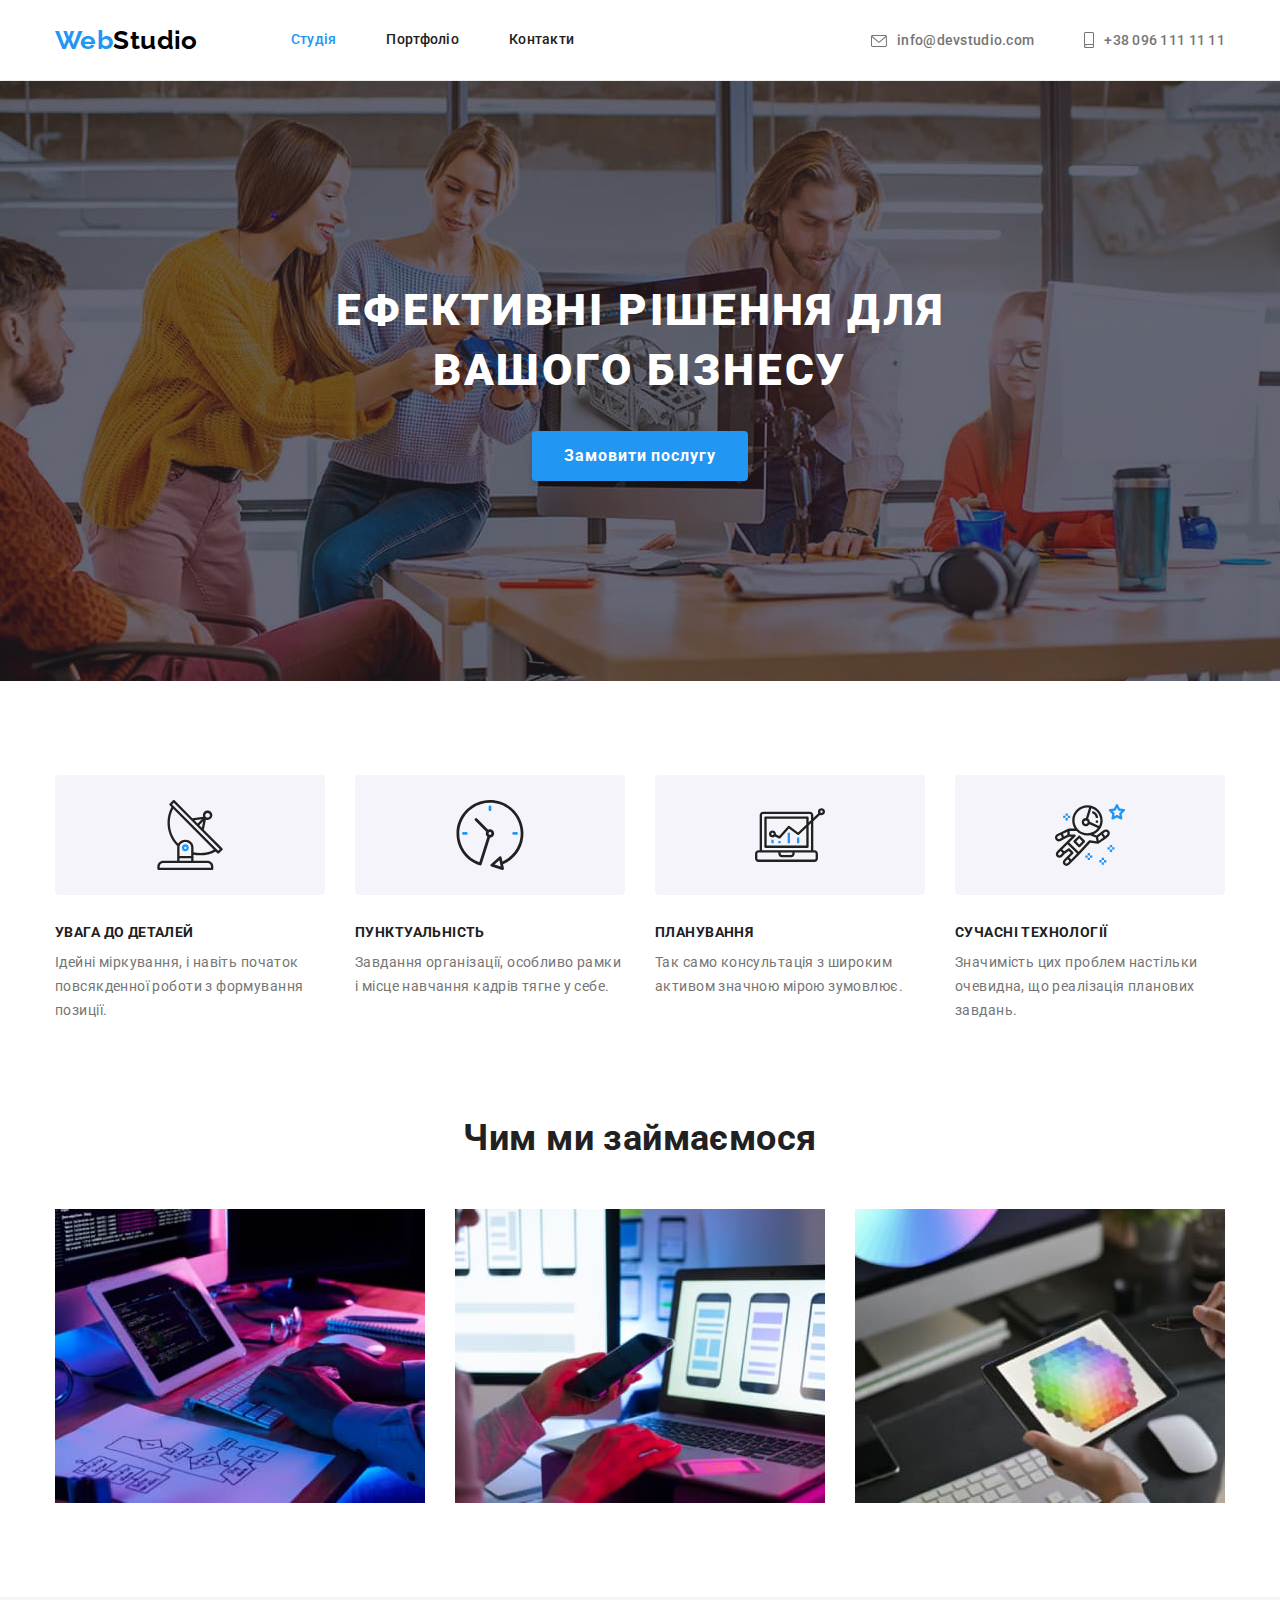
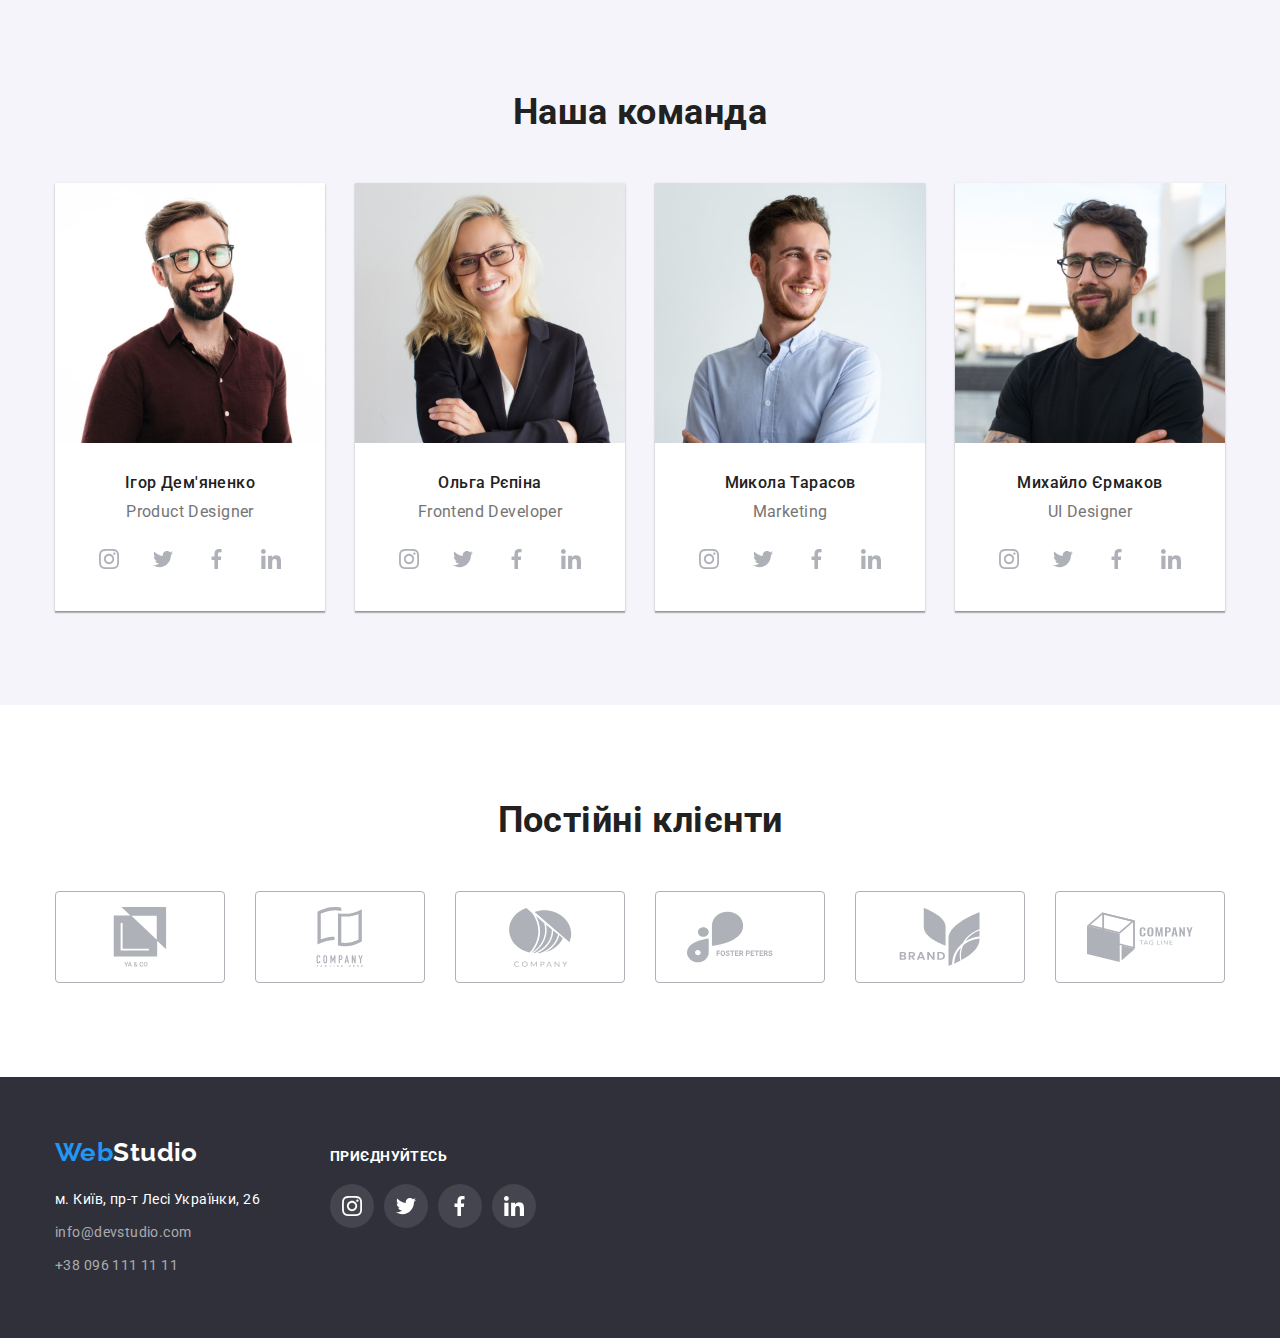
==== index.html @ 3e680c1b "добавляет файлы с прошлой дз" ====
<!DOCTYPE html>
<html lang="uk">
  <head>
    <meta charset="UTF-8" />
    <meta http-equiv="X-UA-Compatible" content="IE=edge" />
    <meta name="viewport" content="width=device-width, initial-scale=1.0" />
    <title>Document</title>
    <link
      href="https://fonts.googleapis.com/css2?family=Raleway:wght@700&family=Roboto:wght@400;500;700;900&display=swap"
      rel="stylesheet"
    />
    <link
      rel="stylesheet"
      href="https://cdnjs.cloudflare.com/ajax/libs/modern-normalize/1.1.0/modern-normalize.min.css"
    />
    <link rel="stylesheet" href="./css/styles.css" />
  </head>
  <body>
    <!-- Хедер -->
    <header class="header">
      <div class="container flex-container">
        <nav class="navigation">
          <a href="./index.html" class="logo"><span class="accent">Web</span>Studio</a>
          <ul class="navigation-list list">
            <li class="navigation-link"><a href="./index.html" class="link current">Студія</a></li>
            <li class="navigation-link"><a href="./portfolio.html" class="link">Портфоліо</a></li>
            <li class="navigation-link"><a href="" class="link">Контакти</a></li>
          </ul>
        </nav>
        <ul class="contacts-list list">
          <li class="contacts-item">
            <a href="mailto:info@devstudio.com" class="link">
              <svg class="icon-mail" width="16" height="12">
                <use href="./images/icons.svg#icon-envelope"></use></svg>info@devstudio.com</a
            >
          </li>
          <li class="contacts-item">
            <a href="tel:+380961111111" class="link"
              ><svg class="icon-phone" width="10" height="16">
                <use href="./images/icons.svg#icon-smartphone"></use></svg>+38 096 111 11 11</a
            >
          </li>
        </ul>
      </div>
    </header>
    <!-- Основний контент сторінки -->
    <main>
      <!-- Секція hero -->
      <section class="hero section">
        <div class="container">
          <h1 class="hero-title">Ефективні рішення для вашого бізнесу</h1>
          <button type="button" class="button">Замовити послугу</button>
        </div>
      </section>
      <!-- Секція наші переваги -->
      <section class="features section">
        <div class="container">
          <h2 class="features-title title visually-hidden">Наші переваги</h2>
          <ul class="features-list list">
            <li class="features-item">
              <div class="thumb">
                <svg width="70" height="70"><use href="./images/icons.svg#icon-antenna"></use></svg>
              </div>
              <h3 class="features-subtitle">Увага до деталей</h3>
              <p class="features-text">
                Ідейні міркування, і навіть початок повсякденної роботи з формування позиції.
              </p>
            </li>
            <li class="features-item">
              <div class="thumb">
                <svg width="70" height="70"><use href="./images/icons.svg#icon-clock"></use></svg>
              </div>
              <h3 class="features-subtitle">Пунктуальність</h3>
              <p class="features-text">
                Завдання організації, особливо рамки і місце навчання кадрів тягне у себе.
              </p>
            </li>
            <li class="features-item">
              <div class="thumb">
                <svg width="70" height="70"><use href="./images/icons.svg#icon-diagram"></use></svg>
              </div>
              <h3 class="features-subtitle">Планування</h3>
              <p class="features-text">
                Так само консультація з широким активом значною мірою зумовлює.
              </p>
            </li>
            <li class="features-item">
              <div class="thumb">
                <svg width="70" height="70">
                  <use href="./images/icons.svg#icon-astronaut"></use>
                </svg>
              </div>
              <h3 class="features-subtitle">Сучасні технологіï</h3>
              <p class="features-text">
                Значимість цих проблем настільки очевидна, що реалізація планових завдань.
              </p>
            </li>
          </ul>
        </div>
      </section>
      <!-- Секція чим ми займаємось -->
      <section class="services section">
        <div class="container">
          <h2 class="services-title title">Чим ми займаємося</h2>
          <ul class="services-list list">
            <li class="services-item">
              <img
                src="./images/services-image-1.jpg"
                alt="людина працює з планшетом з клавіатурою"
                width="370"
                class="image"
              />
            </li>
            <li class="services-item">
              <img
                src="./images/services-image-2.jpg"
                alt="людина працює з ноутбуком та з телефоном"
                width="370"
                class="image"
              />
            </li>
            <li class="services-item">
              <img
                src="./images/services-image-3.jpg"
                alt="людина тримає планшет з палітрою"
                width="370"
                class="image"
              />
            </li>
          </ul>
        </div>
      </section>
      <!-- Секція наша команда -->
      <section class="team section">
        <div class="container">
          <h2 class="team-title title">Наша команда</h2>
          <ul class="team-list list">
            <li class="team-card">
              <img
                src="./images/team-image-1.jpg"
                alt="чоловік в окулярах і у червоні сорочці"
                width="270"
                class="image"
              />
              <div class="card-footer">
                <h3 class="team-subtitle">Ігор Дем'яненко</h3>
                <p lang="en" class="position">Product Designer</p>
                <ul class="social-list list">
                  <li class="social-media">
                    <a class="link" href="" aria-label="Інстаграм">
                      <span class="visually-hidden">Instagram</span>
                      <svg class="icon-instagram icon" width="20" height="20">
                        <use href="./images/icons.svg#icon-instagram"></use>
                      </svg>
                    </a>
                  </li>
                  <li class="social-media">
                    <a class="link" href="" aria-label="Твітер">
                      <span class="visually-hidden">Twitter</span>
                      <svg class="icon-twitter icon" width="20" height="20">
                        <use href="./images/icons.svg#icon-twitter"></use>
                      </svg>
                    </a>
                  </li>
                  <li class="social-media">
                    <a class="link" href="" aria-label="Фейсбук">
                      <span class="visually-hidden">Facebook</span>
                      <svg class="icon-facebook icon" width="20" height="20">
                        <use href="./images/icons.svg#icon-facebook"></use>
                      </svg>
                    </a>
                  </li>
                  <li class="social-media">
                    <a class="link" href="" aria-label="Лінкед-ін">
                      <span class="visually-hidden">LinkedIn</span>
                      <svg class="icon-linkedin icon" width="20" height="20">
                        <use href="./images/icons.svg#icon-linkedin"></use>
                      </svg>
                    </a>
                  </li>
                </ul>
              </div>
            </li>
            <li class="team-card">
              <img
                src="./images/team-image-2.jpg"
                alt="жінка в окулярах і у чорному піджаку"
                width="270"
                class="image"
              />
              <div class="card-footer">
                <h3 class="team-subtitle">Ольга Рєпіна</h3>
                <p lang="en" class="position">Frontend Developer</p>
                <ul class="social-list list">
                  <li class="social-media">
                    <a class="link" href="" aria-label="Інстаграм">
                      <span class="visually-hidden">Instagram</span>
                      <svg class="icon-instagram icon" width="20" height="20">
                        <use href="./images/icons.svg#icon-instagram"></use>
                      </svg>
                    </a>
                  </li>
                  <li class="social-media">
                    <a class="link" href="" aria-label="Твітер">
                      <span class="visually-hidden">Twitter</span>
                      <svg class="icon-twitter icon" width="20" height="20">
                        <use href="./images/icons.svg#icon-twitter"></use>
                      </svg>
                    </a>
                  </li>
                  <li class="social-media">
                    <a class="link" href="" aria-label="Фейсбук">
                      <span class="visually-hidden">Facebook</span>
                      <svg class="icon-facebook icon" width="20" height="20">
                        <use href="./images/icons.svg#icon-facebook"></use>
                      </svg>
                    </a>
                  </li>
                  <li class="social-media">
                    <a class="link" href="" aria-label="Лінкед-ін">
                      <span class="visually-hidden">LinkedIn</span>
                      <svg class="icon-linkedin icon" width="20" height="20">
                        <use href="./images/icons.svg#icon-linkedin"></use>
                      </svg>
                    </a>
                  </li>
                </ul>
              </div>
            </li>
            <li class="team-card">
              <img
                src="./images/team-image-3.jpg"
                alt="чоловік у голубій сорочці"
                width="270"
                class="image"
              />
              <div class="card-footer">
                <h3 class="team-subtitle">Микола Тарасов</h3>
                <p lang="en" class="position">Marketing</p>
                <ul class="social-list list">
                  <li class="social-media">
                    <a class="link" href="" aria-label="Інстаграм">
                      <span class="visually-hidden">Instagram</span>
                      <svg class="icon-instagram icon" width="20" height="20">
                        <use href="./images/icons.svg#icon-instagram"></use>
                      </svg>
                    </a>
                  </li>
                  <li class="social-media">
                    <a class="link" href="" aria-label="Твітер">
                      <span class="visually-hidden">Twitter</span>
                      <svg class="icon-twitter icon" width="20" height="20">
                        <use href="./images/icons.svg#icon-twitter"></use>
                      </svg>
                    </a>
                  </li>
                  <li class="social-media">
                    <a class="link" href="" aria-label="Фейсбук">
                      <span class="visually-hidden">Facebook</span>
                      <svg class="icon-facebook icon" width="20" height="20">
                        <use href="./images/icons.svg#icon-facebook"></use>
                      </svg>
                    </a>
                  </li>
                  <li class="social-media">
                    <a class="link" href="" aria-label="Лінкед-ін">
                      <span class="visually-hidden">LinkedIn</span>
                      <svg class="icon-linkedin icon" width="20" height="20">
                        <use href="./images/icons.svg#icon-linkedin"></use>
                      </svg>
                    </a>
                  </li>
                </ul>
              </div>
            </li>
            <li class="team-card">
              <img
                src="./images/team-image-4.jpg"
                alt="чоловік в окулярах і у чорній футболці"
                width="270"
                class="image"
              />
              <div class="card-footer">
                <h3 class="team-subtitle">Михайло Єрмаков</h3>
                <p lang="en" class="position">UI Designer</p>
                <ul class="social-list list">
                  <li class="social-media">
                    <a class="link" href="" aria-label="Інстаграм">
                      <span class="visually-hidden">Instagram</span>
                      <svg class="icon-instagram icon" width="20" height="20">
                        <use href="./images/icons.svg#icon-instagram"></use>
                      </svg>
                    </a>
                  </li>
                  <li class="social-media">
                    <a class="link" href="" aria-label="Твітер">
                      <span class="visually-hidden">Twitter</span>
                      <svg class="icon-twitter icon" width="20" height="20">
                        <use href="./images/icons.svg#icon-twitter"></use>
                      </svg>
                    </a>
                  </li>
                  <li class="social-media">
                    <a class="link" href="" aria-label="Фейсбук">
                      <span class="visually-hidden">Facebook</span>
                      <svg class="icon-facebook icon" width="20" height="20">
                        <use href="./images/icons.svg#icon-facebook"></use>
                      </svg>
                    </a>
                  </li>
                  <li class="social-media">
                    <a class="link" href="" aria-label="Лінкед-ін">
                      <span class="visually-hidden">LinkedIn</span>
                      <svg class="icon-linkedin icon" width="20" height="20">
                        <use href="./images/icons.svg#icon-linkedin"></use>
                      </svg>
                    </a>
                  </li>
                </ul>
              </div>
            </li>
          </ul>
        </div>
      </section>
      <!-- Секція постійні клієнти -->
      <section class="clients section">
        <div class="container">
          <h2 class="clients-title title">Постійні клієнти</h2>
          <ul class="companies-list list">
            <li class="companies-item">
              <a href="" class="link" aria-label="Я енд ко">
                <span class="visually-hidden">Ya & Co</span>
                <svg class="icon" width="106" height="60">
                  <use href="./images/icons.svg#icon-company-1"></use>
                </svg>
              </a>
            </li>
            <li class="companies-item">
              <a href="" class="link" aria-label="компані тєг лайн хір">
                <span class="visually-hidden">Compani tag line here</span>
                <svg class="icon" width="106" height="60">
                  <use href="./images/icons.svg#icon-company-2"></use>
                </svg>
              </a>
            </li>
            <li class="companies-item">
              <a href="" class="link" aria-label="Компані">
                <span class="visually-hidden">Company</span>
                <svg class="icon" width="106" height="60">
                  <use href="./images/icons.svg#icon-company-3"></use>
                </svg>
              </a>
            </li>
            <li class="companies-item">
              <a href="" class="link" aria-label="Фостер петерс">
                <span class="visually-hidden">Foster Peters</span>
                <svg class="icon" width="106" height="60">
                  <use href="./images/icons.svg#icon-company-4"></use>
                </svg>
              </a>
            </li>
            <li class="companies-item">
              <a href="" class="link" aria-label="Бренд">
                <span class="visually-hidden">Brand</span>
                <svg class="icon" width="106" height="60">
                  <use href="./images/icons.svg#icon-company-5"></use>
                </svg>
              </a>
            </li>
            <li class="companies-item">
              <a href="" class="link" aria-label="Компані тег лайн">
                <span class="visually-hidden">Company tag line</span>
                <svg class="icon" width="106" height="60">
                  <use href="./images/icons.svg#icon-company-6"></use>
                </svg>
              </a>
            </li>
          </ul>
        </div>
      </section>

    </main>
    <!-- футер -->
    <footer class="footer">
      <div class="container">
        <div class="logo-adress">
          <a href="./" class="logo"><span class="accent">Web</span>Studio</a>
          <address class="adress">
            <ul class="adress-list list">
              <li class="adress-item">
                <a
                  href="https://goo.gl/maps/CPtrU1FHBa2aNyZL9"
                  target="_blank"
                  rel="noopener noreferrer nofollow"
                  class="link"
                  >м. Київ, пр-т Лесі Українки, 26</a
                >
              </li>
              <li class="adress-item">
                <a href="mailto:info@devstudio.com" class="link contact">info@devstudio.com</a>
              </li>
              <li class="adress-item">
                <a href="tel:+380961111111" class="link contact">+38 096 111 11 11</a>
              </li>
            </ul>
          </address>
        </div>
        <div class="social-links">
          <h2 class="footer-title">Приєднуйтесь</h2>
          <ul class="social-list list">
            <li class="social-media">
              <a href="" class="link footer-link" aria-label="Інстаграм">
                <span class="visually-hidden">Instagram</span>
                <svg class="icon" width="20" height="20">
                  <use href="./images/icons.svg#icon-instagram"></use>
                </svg>
              </a>
            </li>
            <li class="social-media">
              <a href="" class="link footer-link" aria-label="Твітер">
                <span class="visually-hidden">Twitter</span>
                <svg class="icon" width="20" height="20">
                  <use href="./images/icons.svg#icon-twitter"></use>
                </svg>
              </a>
            </li>
            <li class="social-media">
              <a href="" class="link footer-link" aria-label="Фейсбук">
                <span class="visually-hidden">Facebook</span>
                <svg class="icon" width="20" height="20">
                  <use href="./images/icons.svg#icon-facebook"></use>
                </svg>
              </a>
            </li>
            <li class="social-media">
              <a href="" class="link footer-link" aria-label="Лінкед-ін">
                <span class="visually-hidden">LinkedIn</span>
                <svg class="icon" width="20" height="20">
                  <use href="./images/icons.svg#icon-linkedin"></use>
                </svg>
              </a>
            </li>
          </ul>
        </div>
      </div>
    </footer>
  </body>
</html>
---- css/styles.css ----
/* primary text color #757575
 secondary text color #212121
 accent color #2196F3
 logo primary color #000000
 adress contacts color rgba(255, 255, 255, 0.6);  
 page white color #FFFFFF
 hero background #2F303A
 secondary background color #F5F4FA*/

:root {
  --primary-text-color: #757575;
  --secondary-text-color: #212121;
  --accent-color: #2196f3;
  --button-hover-color: #188ce8;
  --logo-primary-color: #000000;
  --page-white-color: #ffffff;
  --hero-background-color: #2f303a;
  --secondary-background-color: #f5f4fa;
  --adress-contacts-color: rgba(255, 255, 255, 0.6);
  --header-border-color: #ececec;
  --gallery-border-color: #eeeeee;
  --icons-color: #afb1b8;
}

/* УТІЛІТИ */
/* ---------------------------- */

body {
  font-family: 'Roboto', sans-serif;
  font-size: 14px;
  letter-spacing: 0.03em;
  color: var(--primary-text-color);
}

.link {
  text-decoration: none;
}

.navigation-link .link.current {
  color: var(--accent-color);
}

.container {
  width: 1200px;
  padding: 0 15px;
  margin: 0 auto;
}

.visually-hidden {
  position: absolute;
  white-space: nowrap;
  width: 1px;
  height: 1px;
  overflow: hidden;
  border: 0;
  padding: 0;
  clip: rect(0 0 0 0);
  clip-path: inset(50%);
  margin: -1px;
}

.image {
  display: block;
}

/* ---------------------------- */

.list {
  list-style: none;
  margin: 0;
  padding: 0;
}

.title {
  font-size: 36px;
  line-height: 1.17;
  text-align: center;
  color: var(--secondary-text-color);
}

.accent {
  color: var(--accent-color);
}

.button {
  font-family: inherit;
  font-weight: 700;
  font-size: 16px;
  line-height: 1.88;
  letter-spacing: 0.06em;
  color: var(--page-white-color);

  background-color: var(--accent-color);

  cursor: pointer;

  border: none;
  border-radius: 4px;
  padding: 10px 32px;
  min-width: 73px;
}

.section {
  padding-top: 94px;
  padding-bottom: 94px;
}

/* хедер */

.header {
  border-bottom: 1px solid var(--header-border-color);
}

.flex-container {
  display: flex;
  align-items: center;
  justify-content: space-between;
}

.logo {
  font-family: 'Raleway', sans-serif;
  font-weight: 700;
  font-size: 26px;
  line-height: 1.19;
  text-decoration: none;
  color: var(--logo-primary-color);
  margin-right: 93px;
}

.navigation {
  display: flex;
  align-items: center;
}

.navigation-list {
  display: flex;
}

.navigation-list .navigation-link + .navigation-link {
  margin-left: 50px;
}

.navigation-list .link {
  display: inline-block;
  font-weight: 500;
  line-height: 1.14;
  letter-spacing: 0.02em;
  color: var(--secondary-text-color);
  padding-top: 32px;
  padding-bottom: 32px;
}

.navigation-list .link:hover,
.navigation-list .link:focus {
  color: var(--accent-color);
}

.contacts-list {
  display: flex;
}

.contacts-list .contacts-item + .contacts-item {
  margin-left: 50px;
}

.contacts-list .link {
  font-weight: 500;
  font-size: 14px;
  line-height: 1.14;
  letter-spacing: 0.02em;
  color: inherit;
  padding-top: 32px;
  padding-bottom: 32px;
}

.contacts-list .link:hover,
.contacts-list .link:focus {
  color: var(--accent-color);
}

.icon-mail {
  fill: currentColor;
  margin-right: 10px;
  vertical-align: middle;
}

.icon-phone {
  fill: currentColor;
  margin-right: 10px;
  vertical-align: bottom;
}

/* герой */

.hero.section {
  background-color: var(--hero-background-color);
  text-align: center;
  padding-top: 200px;
  padding-bottom: 200px;
  background-image: linear-gradient(rgba(47, 48, 58, 0.4), rgba(47, 48, 58, 0.4)),
    url('../images/hero-background-image.jpg');
  max-width: 1600px;
  height: 600px;
  background-position: center;
  background-repeat: no-repeat;
  margin-right: auto;
  margin-left: auto;
}

.hero .container {
  padding: 0 252px;
}

.hero-title {
  font-weight: 900;
  font-size: 44px;
  line-height: 1.36;
  letter-spacing: 0.06em;
  text-transform: uppercase;
  color: var(--page-white-color);

  margin-top: 0;
  margin-bottom: 30px;
}

.hero .button {
  font-family: inherit;
  font-weight: 700;
  font-size: 16px;
  line-height: 1.88;
  letter-spacing: 0.06em;
  color: var(--page-white-color);

  background-color: var(--accent-color);
  box-shadow: 0px 4px 4px rgba(0, 0, 0, 0.15);

  cursor: pointer;
}

.hero .button:hover,
.hero .button:focus {
  background-color: var(--button-hover-color);
}

/* Секція наші переваги */

.thumb {
  height: 120px;
  background-color: var(--secondary-background-color);
  border-radius: 4px;
  margin-bottom: 30px;
  text-align: center;
  display: flex;
  justify-content: center;
  align-items: center;
}

.features-list {
  display: flex;
}

.features-list .features-item {
  width: calc((100% - 30px * 3) / 4);
}

.features-list .features-item + .features-item {
  margin-left: 30px;
}

.features-subtitle {
  font-size: inherit;
  line-height: 1.14;
  text-transform: uppercase;
  color: var(--secondary-text-color);

  margin-top: 0;
  margin-bottom: 10px;
}

.features-text {
  line-height: 1.71;
  margin: 0;
}

/* Секція чим ми займаємось */

.services.section {
  padding-top: 0;
  padding-bottom: 94px;
}

.services-title {
  margin-top: 0;
  margin-bottom: 50px;
}

.services-list {
  display: flex;
}

.services-list .services-item + .services-item {
  margin-left: 30px;
}

.services-image {
  display: block;
}

/* Секція наша команда */

.team {
  background-color: var(--secondary-background-color);
}

.team-title {
  margin-top: 0;
  margin-bottom: 50px;
}

.team-list {
  display: flex;
}
.team-list .team-card + .team-card {
  margin-left: 30px;
}

.team-card {
  width: calc((100% - (30 * 3)) / 4);
  box-shadow: 0px 1px 3px rgba(0, 0, 0, 0.12), 0px 1px 1px rgba(0, 0, 0, 0.14),
    0px 2px 1px rgba(0, 0, 0, 0.2);
}

.team-card .card-footer {
  padding: 30px 32px;
  background-color: var(--page-white-color);
  border-radius: 0 0 4px 4px;
}

.team-subtitle {
  font-weight: 500;
  font-size: 16px;
  line-height: 1.19;
  text-align: center;
  color: var(--secondary-text-color);

  margin-top: 0;
  margin-bottom: 10px;
}

.team .position {
  font-size: 16px;
  line-height: 1.19;
  text-align: center;
  margin: 0 0 16px 0;
}

.social-media .link {
  display: inline-block;
  display: flex;
  color: inherit;
  width: 44px;
  height: 44px;
  border-radius: 50%;
  justify-content: center;
  align-items: center;
  color: var(--icons-color);
}

.team-card .social-list {
  display: flex;
  justify-content: space-between;
}


.team-card .link:hover,
.team-card .link:focus {
  background-color: var(--accent-color);
  color: var(--page-white-color);
}

.team-card .icon {
  fill: currentColor;
}

/* постійні клієнти */

.clients-title {
  margin: 0;
  margin-bottom: 50px;
}

.companies-list {
  display: flex;
  justify-content: space-between;
}

.companies-list .link {
  display: inline-block;
  border: 1px solid var(--icons-color);
  border-radius: 4px;
  color: var(--icons-color);
  width: 170px;
  height: 92px;
  display: flex;
  justify-content: center;
  align-items: center;
}

.companies-list .link:hover,
.companies-list .link:focus {
  color: var(--accent-color);
  border-color: var(--accent-color);
}

.companies-list .icon {
  fill: currentColor;
}

/* футер */

.footer {
  background-color: var(--hero-background-color);
  padding-top: 60px;
  padding-bottom: 60px;
}

.footer .container {
  display: flex;
  align-items: baseline;
}

.social-links {
  margin-left: 70px;
}

.footer .logo {
  display: inline-block;
  color: var(--page-white-color);
  margin-bottom: 20px;
  margin-right: 0;
}

.adress .link {
  font-style: normal;
}

.adress .link.contact {
  color: var(--adress-contacts-color);
  line-height: 1.71;
}

.adress .link.contact:hover,
.adress .link.contact:focus {
  color: var(--accent-color);
}

.adress .link {
  color: var(--page-white-color);
  line-height: 1.71;
}

.adress .link:hover,
.adress .link:focus {
  color: var(--accent-color);
}

.adress-list .adress-item + .adress-item {
  margin-top: 9px;
}

.footer-title {
  font-size: inherit;
  line-height: calc(16 / 14);
  text-transform: uppercase;
  color: var(--page-white-color);
  margin: 0 0 20px 0;
}

.footer .social-list {
  display: flex;
}

.footer .social-media + .social-media {
  margin-left: 10px;
}

.social-media .link.footer-link {
  display: inline-block;
  display: flex;
  color: inherit;
  width: 44px;
  height: 44px;
  border-radius: 50%;
  justify-content: center;
  align-items: center;
  color: var(--page-white-color);
  background-color: rgba(255, 255, 255, 0.1);;
}

.social-media .link.footer-link:hover,
.social-media .link.footer-link:focus {
  background-color: var(--accent-color);
}

.footer .icon {
  fill: currentColor;
}

/* сторінка портфоліо */

/* Основний контент сторінки портфоліо */

.button-list {
  display: flex;
  justify-content: center;
  margin-bottom: 50px;
}

.button-list .button-item + .button-item {
  margin-left: 8px;
}

.gallery .button {
  font-weight: 500;
  line-height: 1.62;
  letter-spacing: inherit;
  color: var(--secondary-text-color);

  background-color: var(--secondary-background-color);

  padding: 6px 22px;
}

/* галерея карток */

.gallery-list {
  display: flex;
  flex-wrap: wrap;
}

.gallery-card {
  width: calc((100% - (30px * 2)) / 3);
}

.gallery-card:not(:nth-child(3n)) {
  margin-right: 30px;
}

.gallery-card:not(:nth-last-child(-n + 3)) {
  margin-bottom: 30px;
}

.gallery .card-footer {
  padding: 20px 24px;
  border-right: 1px solid var(--gallery-border-color);
  border-bottom: 1px solid var(--gallery-border-color);
  border-left: 1px solid var(--gallery-border-color);
}

.gallery .button:hover,
.gallery .button:focus {
  background-color: var(--accent-color);
  color: var(--page-white-color);
  box-shadow: 0px 3px 1px rgba(0, 0, 0, 0.1), 0px 1px 2px rgba(0, 0, 0, 0.08),
    0px 2px 2px rgba(0, 0, 0, 0.12);
}

.gallery-subtitle {
  font-size: 18px;
  line-height: 2;
  letter-spacing: 0.06em;
  color: var(--secondary-text-color);

  margin-top: 0;
  margin-bottom: 4px;
}

.gallery-text {
  font-size: 16px;
  line-height: 1.88;
  margin: 0;
  color: var(--primary-text-color);
}

.gallery-link:hover .card-body,
.gallery-link:focus .card-body {
  box-shadow: 0px 1px 1px rgba(0, 0, 0, 0.12), 0px 4px 4px rgba(0, 0, 0, 0.06),
    1px 4px 6px rgba(0, 0, 0, 0.16);
}
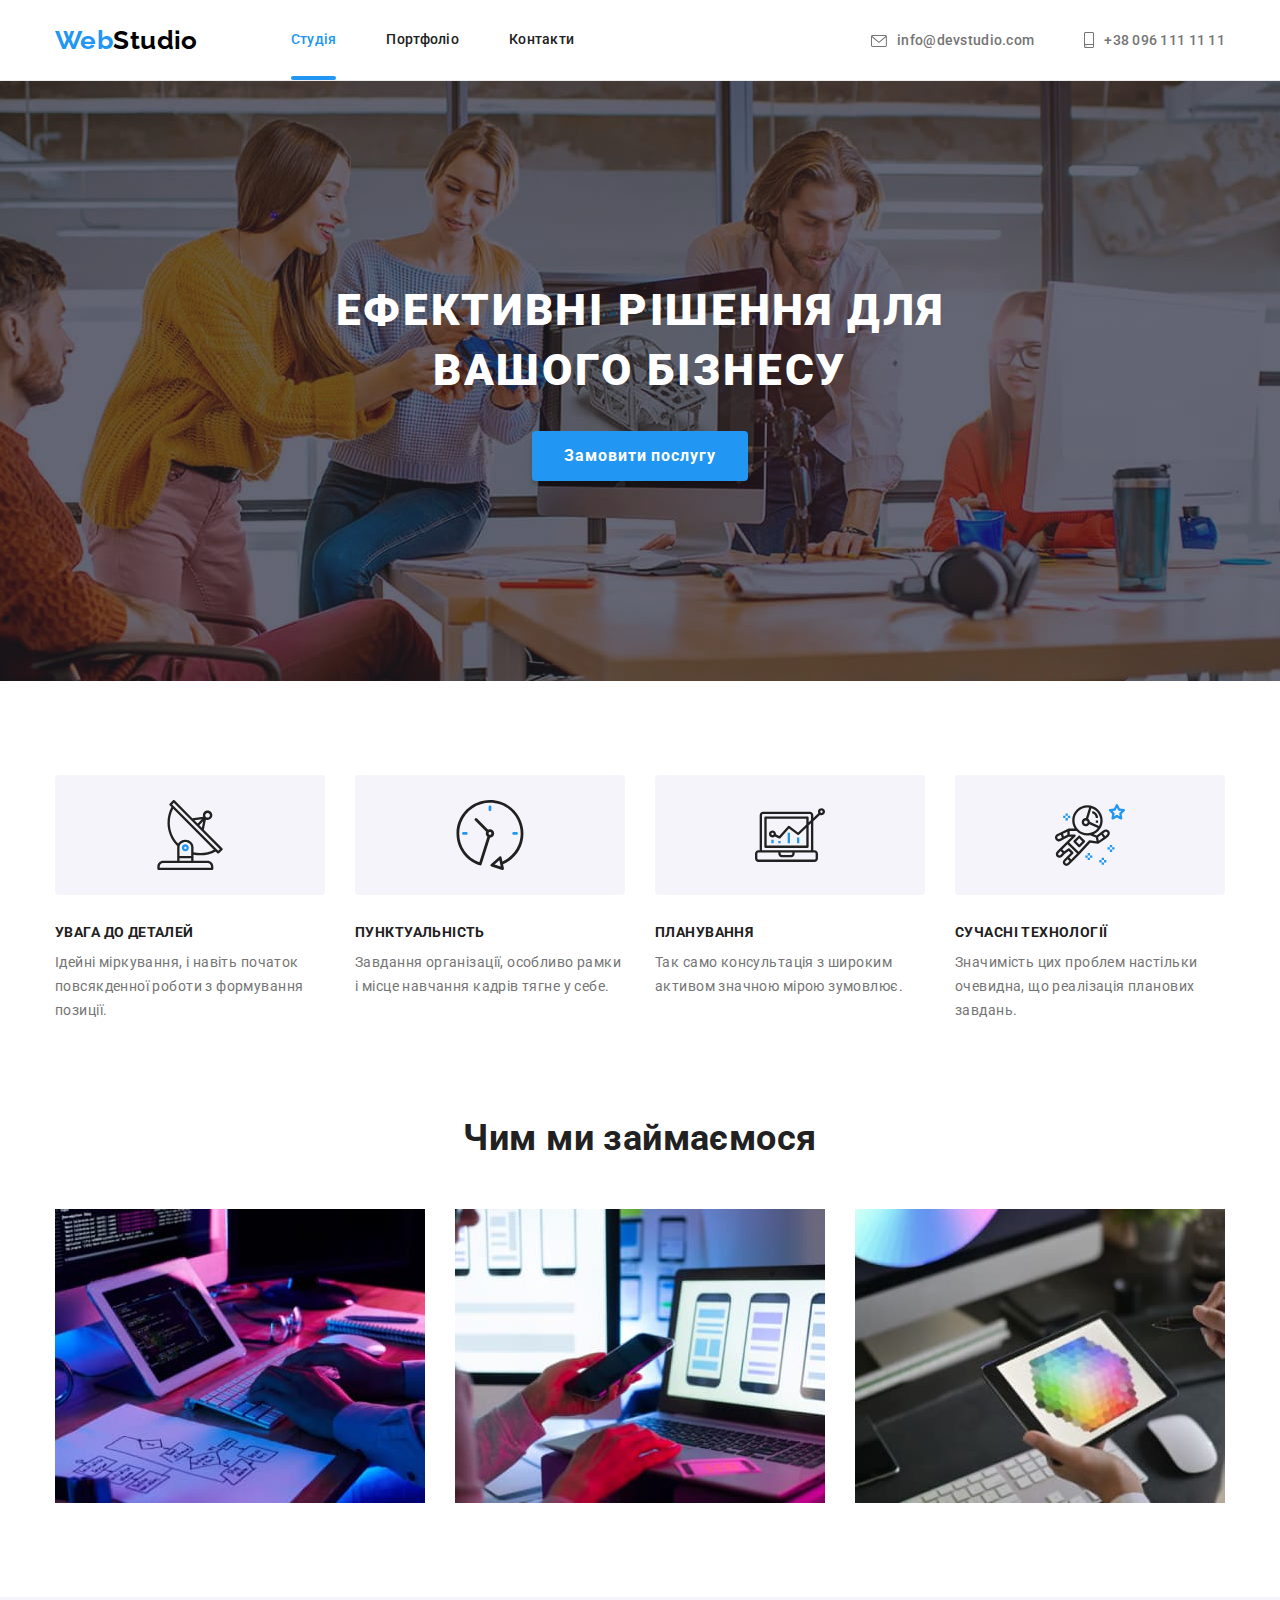
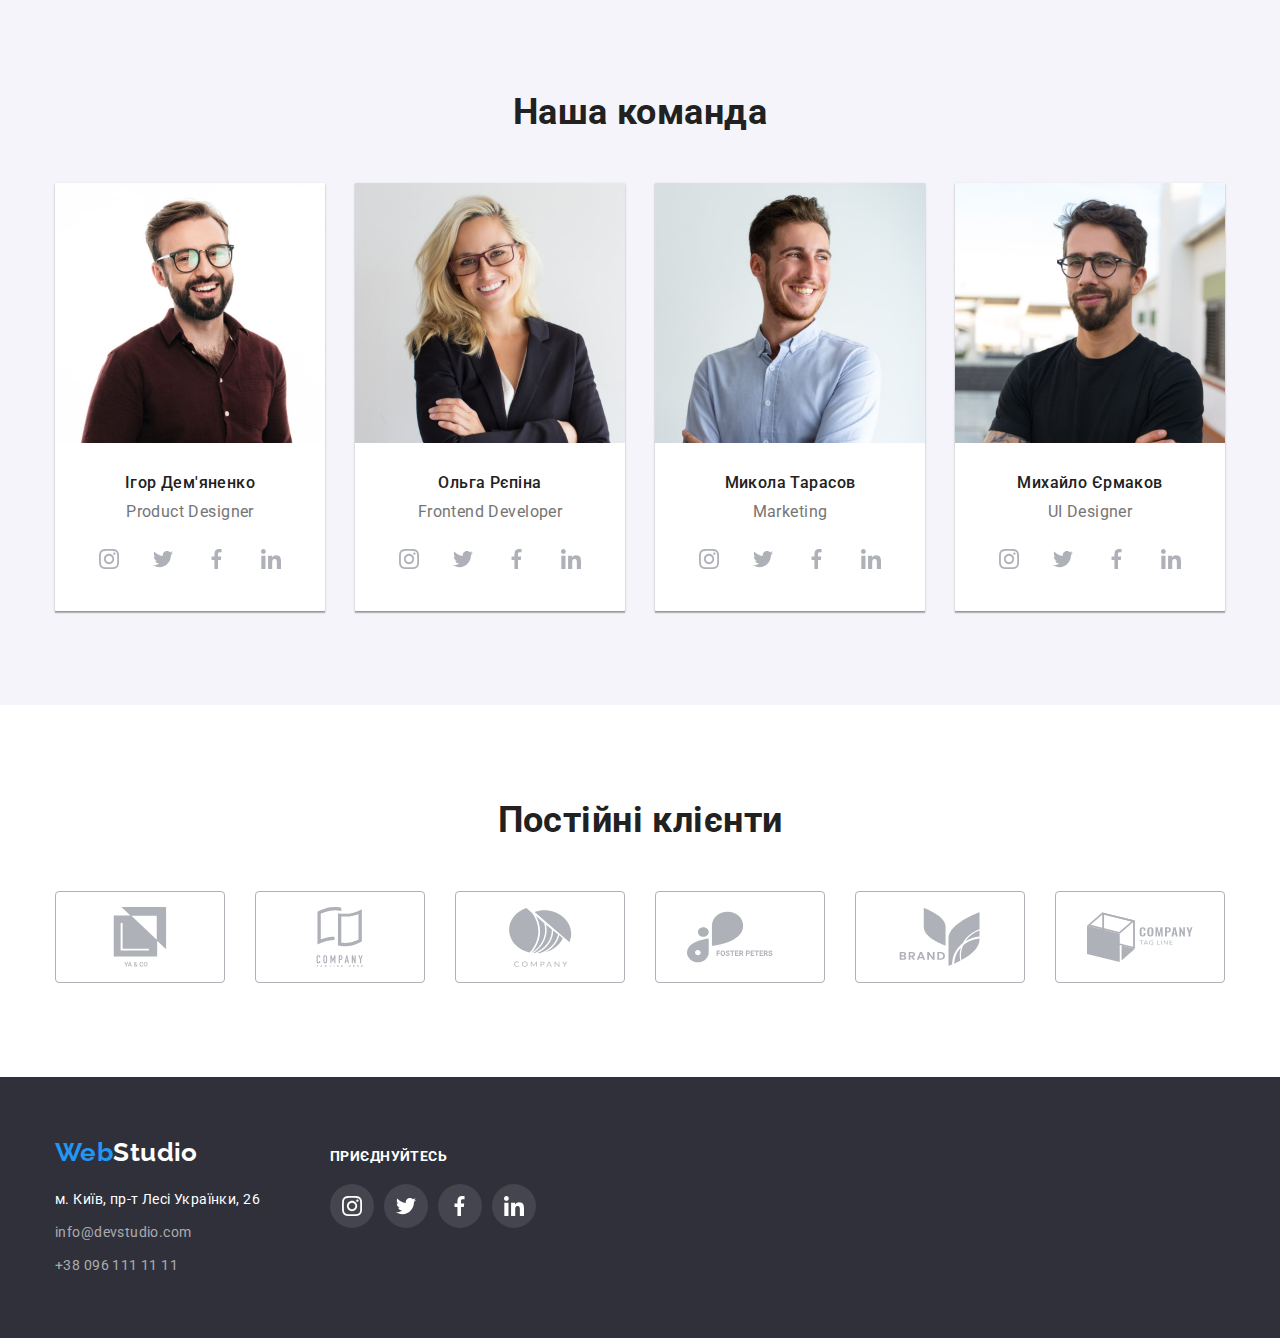
==== commit 0fa49463: "добавляет переходы в хедере" ====
--- a/index.html
+++ b/index.html
@@ -378,7 +378,6 @@
           </ul>
         </div>
       </section>
-
     </main>
     <!-- футер -->
     <footer class="footer">
--- a/css/styles.css
+++ b/css/styles.css
@@ -40,6 +40,19 @@
   color: var(--accent-color);
 }
 
+.link.current::after {
+  position: absolute;
+  bottom: 0;
+  left: 0;
+  border-radius: 2px;
+  
+  content: '';
+  display: block;
+  width: 100%;
+  height: 4px;
+  background-color: var(--accent-color);
+}
+
 .container {
   width: 1200px;
   padding: 0 15px;
@@ -136,6 +149,10 @@
   display: flex;
 }
 
+.navigation-link {
+  position: relative;
+}
+
 .navigation-list .navigation-link + .navigation-link {
   margin-left: 50px;
 }
@@ -148,6 +165,8 @@
   color: var(--secondary-text-color);
   padding-top: 32px;
   padding-bottom: 32px;
+
+  transition: color 250ms cubic-bezier(0.4, 0, 0.2, 1);
 }
 
 .navigation-list .link:hover,
@@ -171,6 +190,8 @@
   color: inherit;
   padding-top: 32px;
   padding-bottom: 32px;
+
+  transition: color 250ms cubic-bezier(0.4, 0, 0.2, 1);
 }
 
 .contacts-list .link:hover,
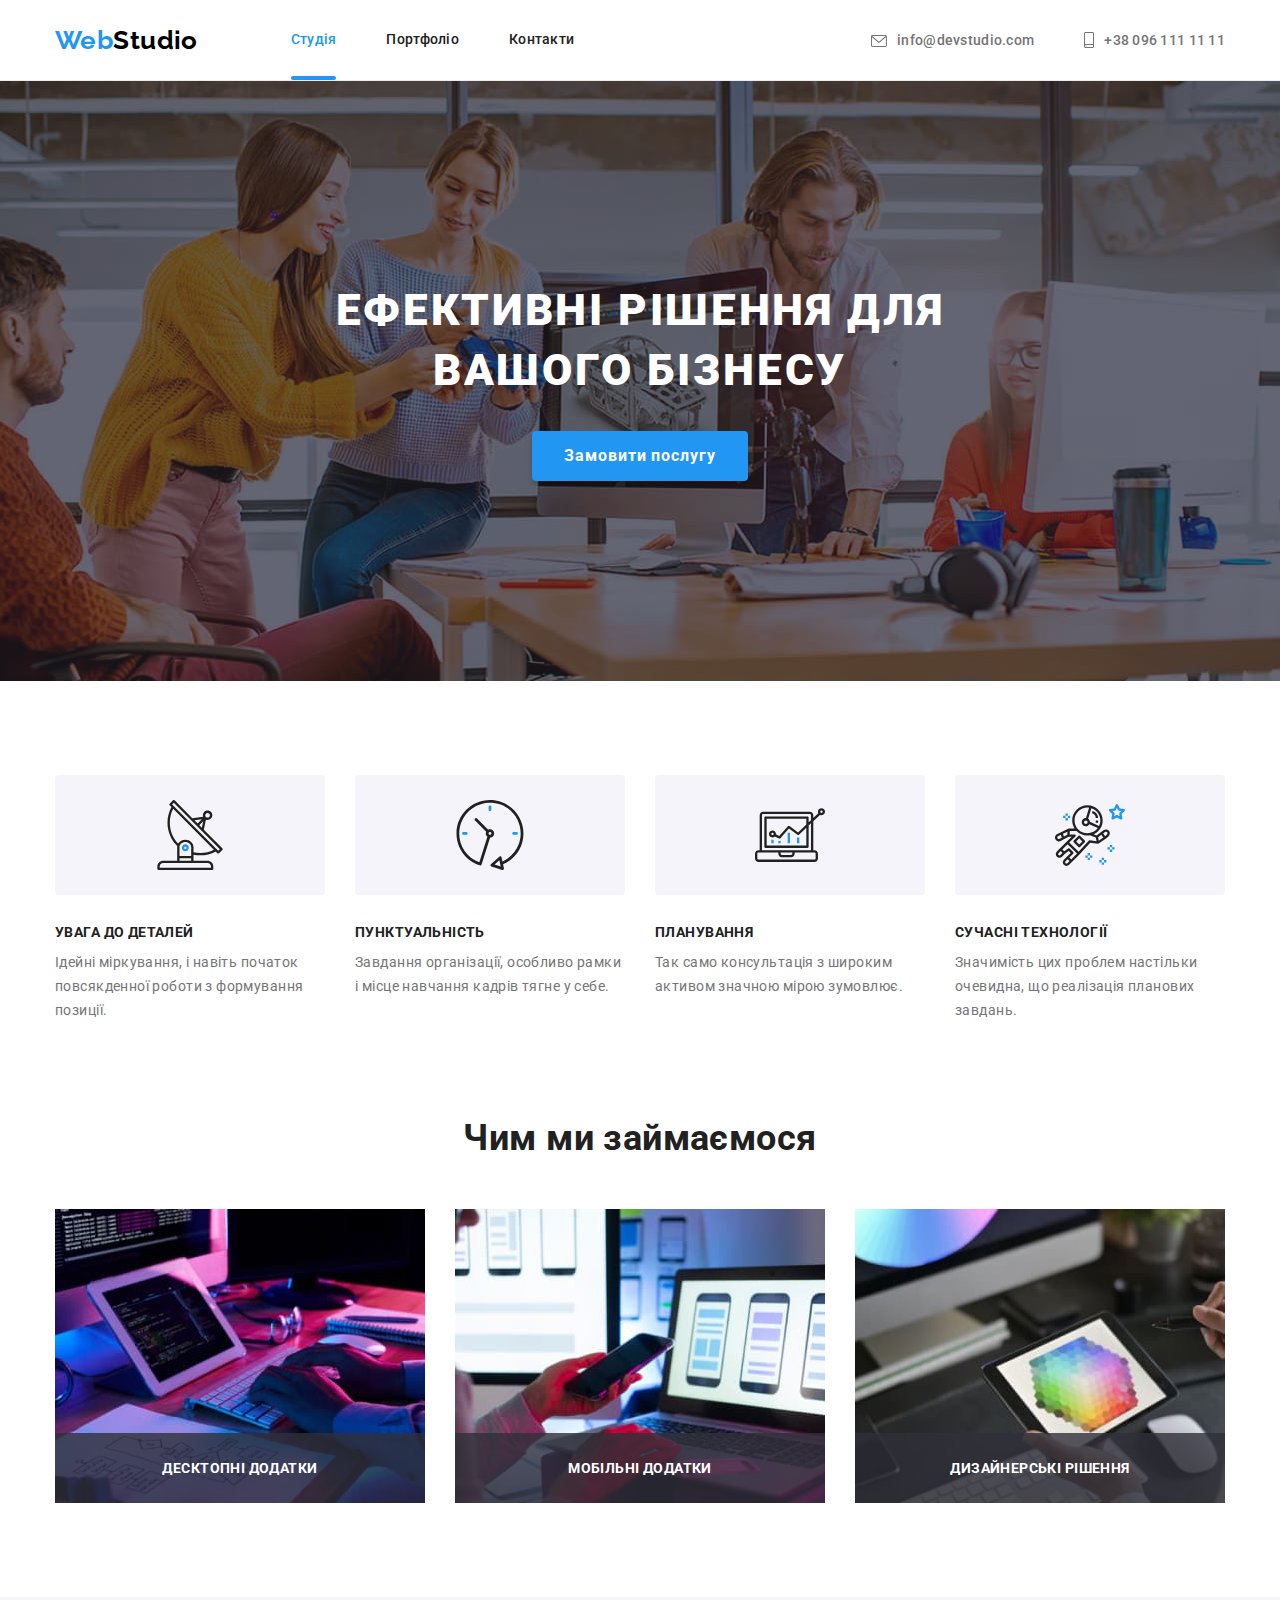
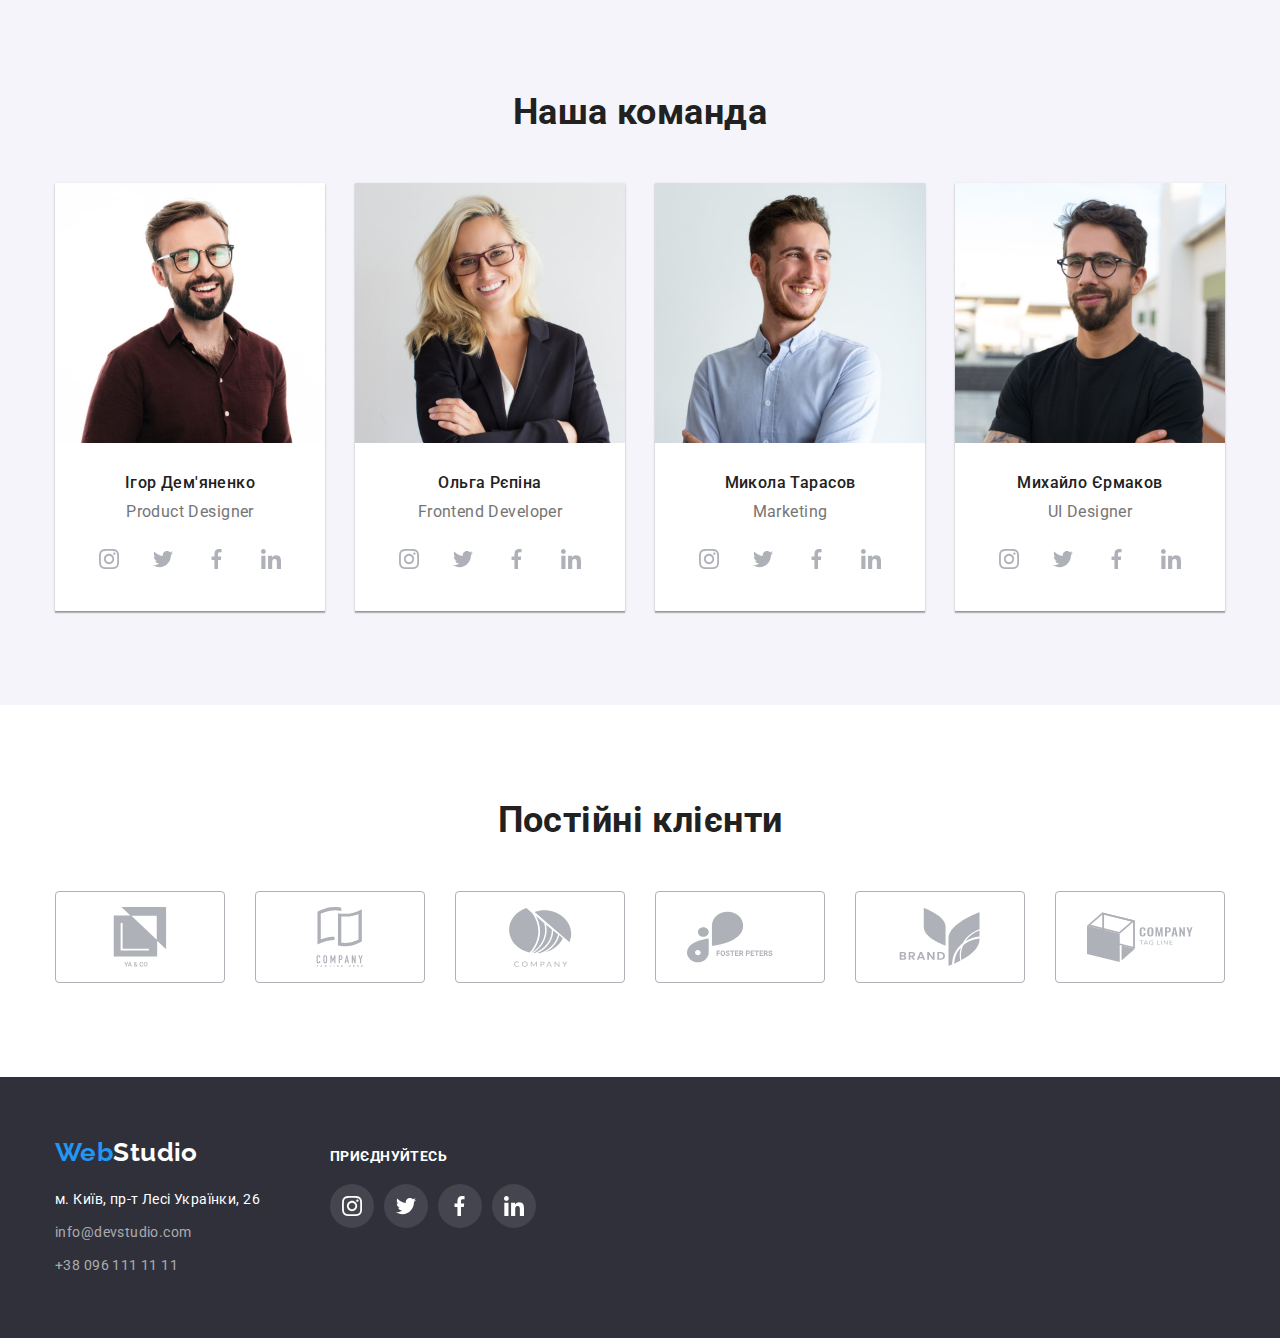
==== commit 2427b84e: "добавляет подзаголовки к картинкам в services" ====
--- a/index.html
+++ b/index.html
@@ -110,6 +110,7 @@
                 width="370"
                 class="image"
               />
+              <h3 class="services-subtitle">Десктопні додатки</h3>
             </li>
             <li class="services-item">
               <img
@@ -118,6 +119,7 @@
                 width="370"
                 class="image"
               />
+              <h3 class="services-subtitle">Мобільні додатки</h3>
             </li>
             <li class="services-item">
               <img
@@ -126,6 +128,7 @@
                 width="370"
                 class="image"
               />
+              <h3 class="services-subtitle">Дизайнерські рішення</h3>
             </li>
           </ul>
         </div>
--- a/css/styles.css
+++ b/css/styles.css
@@ -20,6 +20,8 @@
   --header-border-color: #ececec;
   --gallery-border-color: #eeeeee;
   --icons-color: #afb1b8;
+
+  --timing-function: cubic-bezier(0.4, 0, 0.2, 1);
 }
 
 /* УТІЛІТИ */
@@ -166,7 +168,7 @@
   padding-top: 32px;
   padding-bottom: 32px;
 
-  transition: color 250ms cubic-bezier(0.4, 0, 0.2, 1);
+  transition: color 250ms var(--timing-function);
 }
 
 .navigation-list .link:hover,
@@ -191,7 +193,7 @@
   padding-top: 32px;
   padding-bottom: 32px;
 
-  transition: color 250ms cubic-bezier(0.4, 0, 0.2, 1);
+  transition: color 250ms var(--timing-function);
 }
 
 .contacts-list .link:hover,
@@ -256,6 +258,8 @@
   box-shadow: 0px 4px 4px rgba(0, 0, 0, 0.15);
 
   cursor: pointer;
+
+  transition: background-color 250ms var(--timing-function);
 }
 
 .hero .button:hover,
@@ -313,6 +317,27 @@
 .services-title {
   margin-top: 0;
   margin-bottom: 50px;
+}
+
+.services-item {
+  position: relative;
+}
+
+.services-subtitle {
+  position: absolute;
+  bottom: 0;
+  left: 0;
+  width: 100%;
+
+  font-size: inherit;
+  line-height: calc(16 / 14);
+  text-transform: uppercase;
+  color: var(--page-white-color);
+  text-align: center;
+  margin: 0;
+  padding-top: 27px;
+  padding-bottom: 27px;
+  background-color: rgba(47, 48, 58, 0.8);
 }
 
 .services-list {
